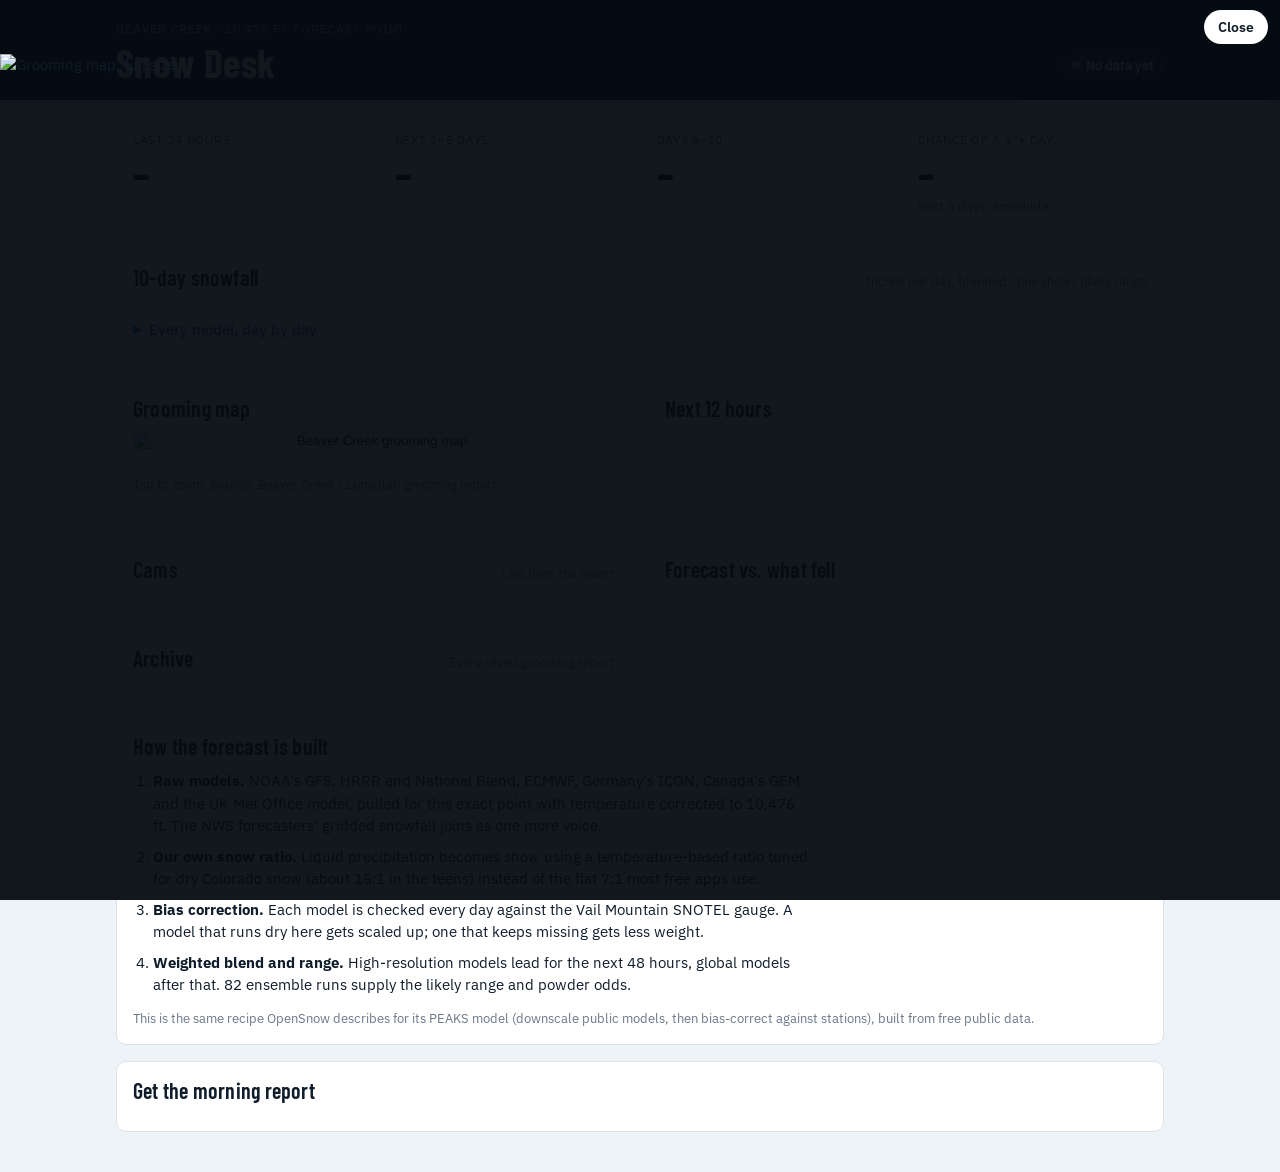
==== web/index.html @ 2d757ac3 "Rebuild as Snow Desk: multi-model forecast, archive, dashboard, ntfy/email - Replace OpenSnow scrapi" ====
<!doctype html>
<html lang="en">
<head>
<meta charset="utf-8">
<meta name="viewport" content="width=device-width, initial-scale=1, viewport-fit=cover">
<!--BODY-START-->
<title>Beaver Creek Snow Desk</title>
<meta name="claude:viewport-fit-sides" content="cover">
<meta name="description" content="Daily Beaver Creek grooming map, multi-model snow forecast, cams and history.">
<meta name="theme-color" content="#0c131b">
<link rel="manifest" href="manifest.webmanifest">
<link rel="icon" href="icon.svg" type="image/svg+xml">
<link rel="apple-touch-icon" href="icon.svg">
<meta name="apple-mobile-web-app-capable" content="yes">
<link rel="preconnect" href="https://fonts.googleapis.com">
<link rel="preconnect" href="https://fonts.gstatic.com" crossorigin>
<link rel="stylesheet" href="https://fonts.googleapis.com/css2?family=Barlow+Condensed:wght@600;700&family=IBM+Plex+Sans:wght@400;500;600&family=IBM+Plex+Mono:wght@500&display=swap">
<link rel="stylesheet" href="app.css">
</head>
<body>

<header class="top">
  <div class="wrap top-row">
    <div>
      <p class="eyebrow">Beaver Creek · 10,476 ft forecast point</p>
      <h1>Snow Desk</h1>
    </div>
    <div class="top-meta">
      <span id="status-chip" class="chip">Loading</span>
      <span id="updated" class="muted small"></span>
    </div>
  </div>
</header>

<main class="wrap">
  <p id="viewing-past" class="banner" hidden>Viewing the archive for <strong id="viewing-date"></strong>. <a href="#today">Back to today</a></p>

  <section class="summary" aria-label="Snow summary">
    <div class="stat">
      <span class="label">Last 24 hours</span>
      <span class="big" id="s-24h">–</span>
      <span class="sub" id="s-24h-src">&nbsp;</span>
    </div>
    <div class="stat">
      <span class="label">Next 1–5 days</span>
      <span class="big" id="s-15">–</span>
      <span class="sub" id="s-15-range">&nbsp;</span>
    </div>
    <div class="stat">
      <span class="label">Days 6–10</span>
      <span class="big" id="s-610">–</span>
      <span class="sub" id="s-610-range">&nbsp;</span>
    </div>
    <div class="stat">
      <span class="label">Chance of a 6"+ day</span>
      <span class="big" id="s-odds">–</span>
      <span class="sub">next 5 days, ensemble</span>
    </div>
  </section>

  <div class="grid">
    <section class="panel span-2">
      <div class="panel-head">
        <h2>10-day snowfall</h2>
        <span class="muted small">Inches per day, blended · line shows likely range</span>
      </div>
      <div id="chart" class="chart" role="img" aria-label="Daily snowfall forecast"></div>
      <div id="tip" class="tip" hidden></div>
      <details class="table-view">
        <summary>Every model, day by day</summary>
        <div class="scroll"><table id="models-table"></table></div>
        <p class="muted small" id="models-note"></p>
      </details>
    </section>

    <section class="panel">
      <div class="panel-head">
        <h2>Grooming map</h2>
        <span id="map-date" class="muted small"></span>
      </div>
      <button id="map-open" class="map-btn" type="button" aria-label="Open grooming map full size">
        <img id="map" alt="Beaver Creek grooming map" loading="eager">
      </button>
      <p id="map-none" class="muted" hidden>No grooming map archived for this day.</p>
      <p class="muted small">Tap to zoom. Source: Beaver Creek / Lumiplan grooming report.</p>
    </section>

    <section class="panel">
      <div class="panel-head">
        <h2>Next 12 hours</h2>
        <span id="hourly-model" class="muted small"></span>
      </div>
      <div class="scroll"><table id="hourly" class="hourly"></table></div>
    </section>

    <section class="panel" id="cams-panel" hidden>
      <div class="panel-head"><h2>Cams</h2><span class="muted small">Live from the resort</span></div>
      <div id="cams" class="cams"></div>
    </section>

    <section class="panel">
      <div class="panel-head">
        <h2>Forecast vs. what fell</h2>
        <span id="verify-station" class="muted small"></span>
      </div>
      <div class="scroll"><table id="verify" class="verify"></table></div>
      <p id="verify-empty" class="muted small" hidden>Scores appear after a few days of forecasts are archived and the SNOTEL station reports.</p>
    </section>

    <section class="panel">
      <div class="panel-head"><h2>Archive</h2><span class="muted small">Every saved grooming report</span></div>
      <ol id="archive" class="archive"></ol>
    </section>

    <section class="panel span-2 how">
      <h2>How the forecast is built</h2>
      <ol class="steps">
        <li><strong>Raw models.</strong> NOAA's GFS, HRRR and National Blend, ECMWF, Germany's ICON, Canada's GEM and the UK Met Office model, pulled for this exact point with temperature corrected to 10,476 ft. The NWS forecasters' gridded snowfall joins as one more voice.</li>
        <li><strong>Our own snow ratio.</strong> Liquid precipitation becomes snow using a temperature-based ratio tuned for dry Colorado snow (about 15:1 in the teens) instead of the flat 7:1 most free apps use.</li>
        <li><strong>Bias correction.</strong> Each model is checked every day against the Vail Mountain SNOTEL gauge. A model that runs dry here gets scaled up; one that keeps missing gets less weight.</li>
        <li><strong>Weighted blend and range.</strong> High-resolution models lead for the next 48 hours, global models after that. 82 ensemble runs supply the likely range and powder odds.</li>
      </ol>
      <p class="muted small">This is the same recipe OpenSnow describes for its PEAKS model (downscale public models, then bias-correct against stations), built from free public data.</p>
    </section>

    <section class="panel span-2 subscribe">
      <h2>Get the morning report</h2>
      <div class="sub-grid" id="subscribe"></div>
    </section>
  </div>
</main>

<div id="lightbox" class="lightbox" hidden>
  <button id="lightbox-close" class="lb-close" type="button">Close</button>
  <div class="lb-scroll"><img id="lightbox-img" alt="Grooming map, full size"></div>
</div>

<script src="app.js"></script>
<!--BODY-END-->
</body>
</html>
---- web/app.css ----
/* Layout: one column on phones, two-column panel grid from 860px; groomer-corduroy header band. */
:root {
  --bg: #eef3f7;
  --surface: #ffffff;
  --ink: #0f1c2a;
  --ink-2: #44515f;
  --muted: #6b7887;
  --line: #d9e1e9;
  --grid: #e7edf2;
  --snow: #2a78d6;
  --snow-soft: rgba(42, 120, 214, 0.12);
  --groomed: #17804f;
  --warn: #a86200;
  --header: #102033;
  --header-ink: #f3f7fb;
  --cord: rgba(255, 255, 255, 0.045);
  --font-display: "Barlow Condensed", "Arial Narrow", "Roboto Condensed", sans-serif;
  --font-body: "IBM Plex Sans", system-ui, -apple-system, "Segoe UI", sans-serif;
  --font-data: "IBM Plex Mono", ui-monospace, "SF Mono", Menlo, monospace;
  --radius: 10px;
}
@media (prefers-color-scheme: dark) {
  :root:not([data-theme="light"]) {
    --bg: #0b1219; --surface: #131d28; --ink: #e8eef4; --ink-2: #b2bfcc; --muted: #8494a4;
    --line: #233243; --grid: #1c2937; --snow: #3987e5; --snow-soft: rgba(57, 135, 229, 0.16);
    --groomed: #3cb47e; --warn: #e0a040; --header: #0f1a26; --header-ink: #eef3f8;
    --cord: rgba(255, 255, 255, 0.035); color-scheme: dark;
  }
}
:root[data-theme="dark"] {
  --bg: #0b1219; --surface: #131d28; --ink: #e8eef4; --ink-2: #b2bfcc; --muted: #8494a4;
  --line: #233243; --grid: #1c2937; --snow: #3987e5; --snow-soft: rgba(57, 135, 229, 0.16);
  --groomed: #3cb47e; --warn: #e0a040; --header: #0f1a26; --header-ink: #eef3f8;
  --cord: rgba(255, 255, 255, 0.035); color-scheme: dark;
}

* { box-sizing: border-box; }
body {
  margin: 0;
  background: var(--bg);
  color: var(--ink);
  font: 15px/1.5 var(--font-body);
  -webkit-text-size-adjust: 100%;
}
body::before {
  content: ""; position: fixed; inset: 0 0 auto; height: env(safe-area-inset-top, 0px);
  z-index: 10; background: var(--header);
}
a { color: var(--snow); }
:focus-visible { outline: 2px solid var(--snow); outline-offset: 2px; }
.wrap {
  max-width: 1080px;
  margin: 0 auto;
  padding-left: max(16px, env(safe-area-inset-left, 0px));
  padding-right: max(16px, env(safe-area-inset-right, 0px));
}
.muted { color: var(--muted); }
.small { font-size: 13px; }
h1, h2 { font-family: var(--font-display); letter-spacing: 0.01em; text-wrap: balance; margin: 0; }
h1 { font-size: 40px; line-height: 1; font-weight: 700; }
h2 { font-size: 22px; font-weight: 600; line-height: 1.1; }

/* Header: the corduroy a groomer leaves behind. */
.top {
  background-color: var(--header);
  background-image: repeating-linear-gradient(90deg, var(--cord) 0 3px, transparent 3px 9px);
  color: var(--header-ink);
}
.top-row { display: flex; justify-content: space-between; align-items: flex-end; gap: 16px; flex-wrap: wrap; padding-block: 20px 18px; }
.eyebrow { margin: 0 0 4px; font-size: 12px; letter-spacing: 0.08em; text-transform: uppercase; opacity: 0.75; }
.top-meta { display: flex; flex-direction: column; align-items: flex-end; gap: 4px; }
.top .muted { color: var(--header-ink); opacity: 0.7; }
.chip {
  display: inline-flex; align-items: center; gap: 6px; padding: 3px 10px; border-radius: 999px;
  font-size: 13px; font-weight: 600; background: rgba(255, 255, 255, 0.12); color: var(--header-ink);
}
.chip::before { content: ""; width: 8px; height: 8px; border-radius: 50%; background: currentColor; opacity: 0.6; }
.chip.fresh::before { background: #4fd18f; opacity: 1; }
.chip.stale::before { background: #f0b04a; opacity: 1; }

main { display: flex; flex-direction: column; gap: 16px; padding-block: 16px 40px; }
.banner { margin: 0; padding: 10px 14px; border-radius: var(--radius); background: var(--snow-soft); }

/* Summary stats */
.summary { display: grid; grid-template-columns: repeat(2, minmax(0, 1fr)); gap: 1px; background: var(--line); border-radius: var(--radius); overflow: hidden; border: 1px solid var(--line); }
.stat { background: var(--surface); padding: 14px 16px; display: flex; flex-direction: column; gap: 2px; min-width: 0; }
.label { font-size: 12px; letter-spacing: 0.06em; text-transform: uppercase; color: var(--ink-2); }
.big { font-family: var(--font-display); font-size: 44px; font-weight: 700; line-height: 1; font-variant-numeric: tabular-nums; }
.sub { font-size: 13px; color: var(--muted); }
@media (min-width: 720px) { .summary { grid-template-columns: repeat(4, minmax(0, 1fr)); } }

/* Panels */
.grid { display: grid; grid-template-columns: minmax(0, 1fr); gap: 16px; }
@media (min-width: 860px) { .grid { grid-template-columns: repeat(2, minmax(0, 1fr)); } .span-2 { grid-column: span 2; } }
.panel { background: var(--surface); border: 1px solid var(--line); border-radius: var(--radius); padding: 16px; min-width: 0; display: flex; flex-direction: column; gap: 12px; position: relative; }
.panel-head { display: flex; justify-content: space-between; align-items: baseline; gap: 8px; flex-wrap: wrap; }

/* Chart */
.chart { width: 100%; }
.chart svg { display: block; width: 100%; height: auto; overflow: visible; }
.chart text { font-family: var(--font-body); fill: var(--ink-2); font-size: 12px; }
.chart .val { font-family: var(--font-data); fill: var(--ink); font-size: 12px; }
.chart .day-wk { fill: var(--muted); font-size: 11px; text-transform: uppercase; }
.chart .weekend { fill: var(--ink); font-weight: 600; }
.chart .gridline { stroke: var(--grid); stroke-width: 1; }
.chart .axis { stroke: var(--line); stroke-width: 1; }
.chart .bar { fill: var(--snow); }
.chart .range { stroke: var(--ink-2); stroke-width: 1.5; stroke-linecap: round; opacity: 0.55; }
.chart .hit { fill: transparent; cursor: pointer; }
.chart .hit:hover + .bar, .chart .bar.active { filter: brightness(1.12); }
.chart .band-label { fill: var(--muted); font-size: 11px; letter-spacing: 0.05em; text-transform: uppercase; }
.tip {
  position: absolute; z-index: 5; pointer-events: none; max-width: 260px;
  background: var(--ink); color: var(--surface); padding: 8px 10px; border-radius: 8px; font-size: 13px; line-height: 1.4;
  box-shadow: 0 4px 16px rgba(0, 0, 0, 0.2);
}
.tip strong { display: block; }

/* Tables */
.scroll { overflow-x: auto; -webkit-overflow-scrolling: touch; }
table { border-collapse: collapse; font-size: 13px; width: 100%; }
th, td { padding: 6px 8px; text-align: right; white-space: nowrap; border-bottom: 1px solid var(--line); font-variant-numeric: tabular-nums; }
th:first-child, td:first-child { text-align: left; position: sticky; left: 0; background: var(--surface); }
thead th { font-weight: 600; color: var(--ink-2); font-size: 12px; }
td.num { font-family: var(--font-data); }
tr.blend td { font-weight: 600; color: var(--ink); }
.hourly td, .hourly th { text-align: center; }
.hourly th:first-child, .hourly td:first-child { text-align: left; color: var(--ink-2); font-weight: 500; }
details.table-view summary { cursor: pointer; color: var(--snow); font-weight: 500; padding-block: 4px; }
details.table-view[open] summary { margin-bottom: 8px; }

/* Map */
.map-btn { display: block; padding: 0; border: 1px solid var(--line); border-radius: 8px; background: var(--bg); cursor: zoom-in; overflow: hidden; width: 100%; }
.map-btn img { display: block; width: 100%; height: auto; max-width: 100%; }
.lightbox { position: fixed; inset: 0; z-index: 50; background: rgba(5, 10, 16, 0.94); display: flex; flex-direction: column; padding-top: env(safe-area-inset-top, 0px); }
.lb-close { align-self: flex-end; margin: 10px max(12px, env(safe-area-inset-right, 0px)) 10px 0; padding: 8px 14px; border-radius: 999px; border: 0; background: #ffffff; color: #0f1c2a; font: 600 14px var(--font-body); cursor: pointer; }
.lb-scroll { flex: 1; overflow: auto; -webkit-overflow-scrolling: touch; touch-action: pan-x pan-y pinch-zoom; }
.lb-scroll img { display: block; width: 200%; max-width: none; height: auto; }
@media (min-width: 1200px) { .lb-scroll img { width: 140%; } }

/* Cams */
.cams { display: grid; grid-template-columns: repeat(auto-fill, minmax(140px, 1fr)); gap: 8px; }
.cams figure { margin: 0; display: flex; flex-direction: column; gap: 4px; }
.cams img { width: 100%; aspect-ratio: 4 / 3; object-fit: cover; border-radius: 6px; background: var(--bg); max-width: 100%; }
.cams figcaption { font-size: 12px; color: var(--muted); }

/* Verification */
.verify td.hit { color: var(--groomed); }
.verify td.miss { color: var(--warn); }

/* Archive */
.archive { list-style: none; margin: 0; padding: 0; max-height: 360px; overflow-y: auto; }
.archive li { border-bottom: 1px solid var(--line); }
.archive a { display: flex; justify-content: space-between; gap: 12px; padding: 9px 4px; text-decoration: none; color: var(--ink); }
.archive a:hover { background: var(--snow-soft); }
.archive .meta { color: var(--muted); font-size: 13px; font-variant-numeric: tabular-nums; }
.archive .dot { display: inline-block; width: 8px; height: 8px; border-radius: 2px; background: var(--groomed); margin-right: 8px; vertical-align: 1px; }
.archive .dot.none { background: var(--line); }
.archive li.current a { background: var(--snow-soft); font-weight: 600; }

/* How + subscribe */
.how .steps { margin: 0; padding-left: 20px; display: flex; flex-direction: column; gap: 8px; max-width: 75ch; }
.how p { margin: 0; }
.sub-grid { display: grid; grid-template-columns: repeat(auto-fit, minmax(220px, 1fr)); gap: 12px; }
.sub-card { border: 1px solid var(--line); border-radius: 8px; padding: 12px 14px; display: flex; flex-direction: column; gap: 6px; }
.sub-card h3 { margin: 0; font-size: 15px; }
.sub-card p { margin: 0; font-size: 13px; color: var(--ink-2); }
.sub-card code { font-family: var(--font-data); font-size: 13px; background: var(--bg); padding: 1px 6px; border-radius: 4px; user-select: all; }
.btn { display: inline-block; align-self: flex-start; padding: 7px 14px; border-radius: 999px; background: var(--snow); color: #ffffff; font-weight: 600; text-decoration: none; font-size: 14px; }

@media (prefers-reduced-motion: no-preference) {
  .chart .bar { transition: filter 0.15s; }
}
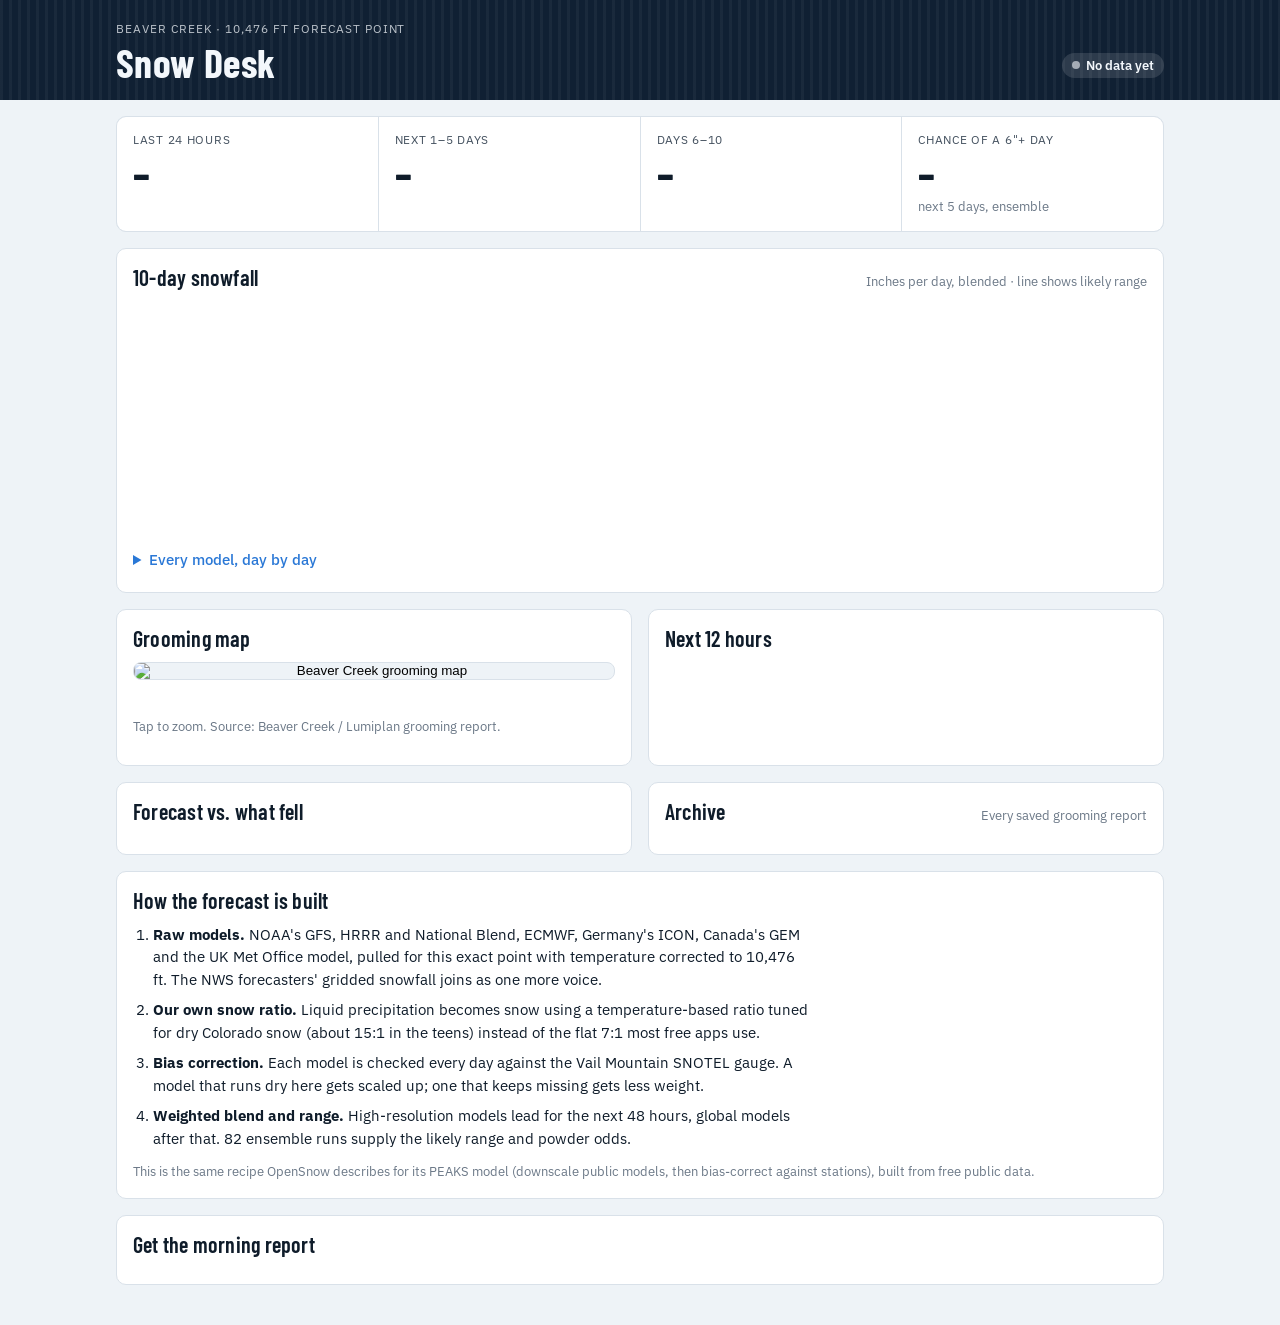
==== commit 1f6dfa9c: "Dashboard: groomed-run chips and most-groomed runs tally Co-Authored-By: Claude Opus 5.5 <noreply@an" ====
--- a/web/index.html
+++ b/web/index.html
@@ -82,6 +82,7 @@
         <img id="map" alt="Beaver Creek grooming map" loading="eager">
       </button>
       <p id="map-none" class="muted" hidden>No grooming map archived for this day.</p>
+      <div id="runs" class="runs"></div>
       <p class="muted small">Tap to zoom. Source: Beaver Creek / Lumiplan grooming report.</p>
     </section>
 
@@ -105,6 +106,11 @@
       </div>
       <div class="scroll"><table id="verify" class="verify"></table></div>
       <p id="verify-empty" class="muted small" hidden>Scores appear after a few days of forecasts are archived and the SNOTEL station reports.</p>
+    </section>
+
+    <section class="panel" id="top-runs-panel" hidden>
+      <div class="panel-head"><h2>Most-groomed runs</h2><span class="muted small">Last 30 reports</span></div>
+      <ol id="top-runs" class="top-runs"></ol>
     </section>
 
     <section class="panel">
--- a/web/app.css
+++ b/web/app.css
@@ -35,6 +35,8 @@
 }
 
 * { box-sizing: border-box; }
+[hidden] { display: none !important; }
+img { max-width: 100%; }
 body {
   margin: 0;
   background: var(--bg);
@@ -98,9 +100,10 @@
 /* Chart */
 .chart { width: 100%; }
 .chart svg { display: block; width: 100%; height: auto; overflow: visible; }
+.chart { min-height: 230px; }
 .chart text { font-family: var(--font-body); fill: var(--ink-2); font-size: 12px; }
 .chart .val { font-family: var(--font-data); fill: var(--ink); font-size: 12px; }
-.chart .day-wk { fill: var(--muted); font-size: 11px; text-transform: uppercase; }
+.chart .day-wk { fill: var(--muted); font-size: 11px; }
 .chart .weekend { fill: var(--ink); font-weight: 600; }
 .chart .gridline { stroke: var(--grid); stroke-width: 1; }
 .chart .axis { stroke: var(--line); stroke-width: 1; }
@@ -171,3 +174,15 @@
 @media (prefers-reduced-motion: no-preference) {
   .chart .bar { transition: filter 0.15s; }
 }
+
+/* Groomed runs */
+.runs { display: flex; flex-direction: column; gap: 8px; }
+.runs h3 { margin: 0 0 4px; font-size: 12px; letter-spacing: 0.06em; text-transform: uppercase; color: var(--ink-2); font-weight: 600; }
+.runs ul { list-style: none; margin: 0; padding: 0; display: flex; flex-wrap: wrap; gap: 6px; }
+.runs li { padding: 3px 10px; border-radius: 999px; background: var(--bg); border: 1px solid var(--line); font-size: 13px; }
+.top-runs { margin: 0; padding: 0; list-style: none; display: flex; flex-direction: column; gap: 6px; }
+.top-runs li { display: grid; grid-template-columns: minmax(0, 9rem) minmax(0, 1fr) 2.5rem; align-items: center; gap: 10px; font-size: 14px; }
+.top-runs .name { overflow: hidden; text-overflow: ellipsis; white-space: nowrap; }
+.top-runs .track { height: 8px; border-radius: 4px; background: var(--grid); overflow: hidden; }
+.top-runs .fill { display: block; height: 100%; border-radius: 0 4px 4px 0; background: var(--groomed); }
+.top-runs .n { text-align: right; font-family: var(--font-data); font-size: 13px; color: var(--ink-2); }
